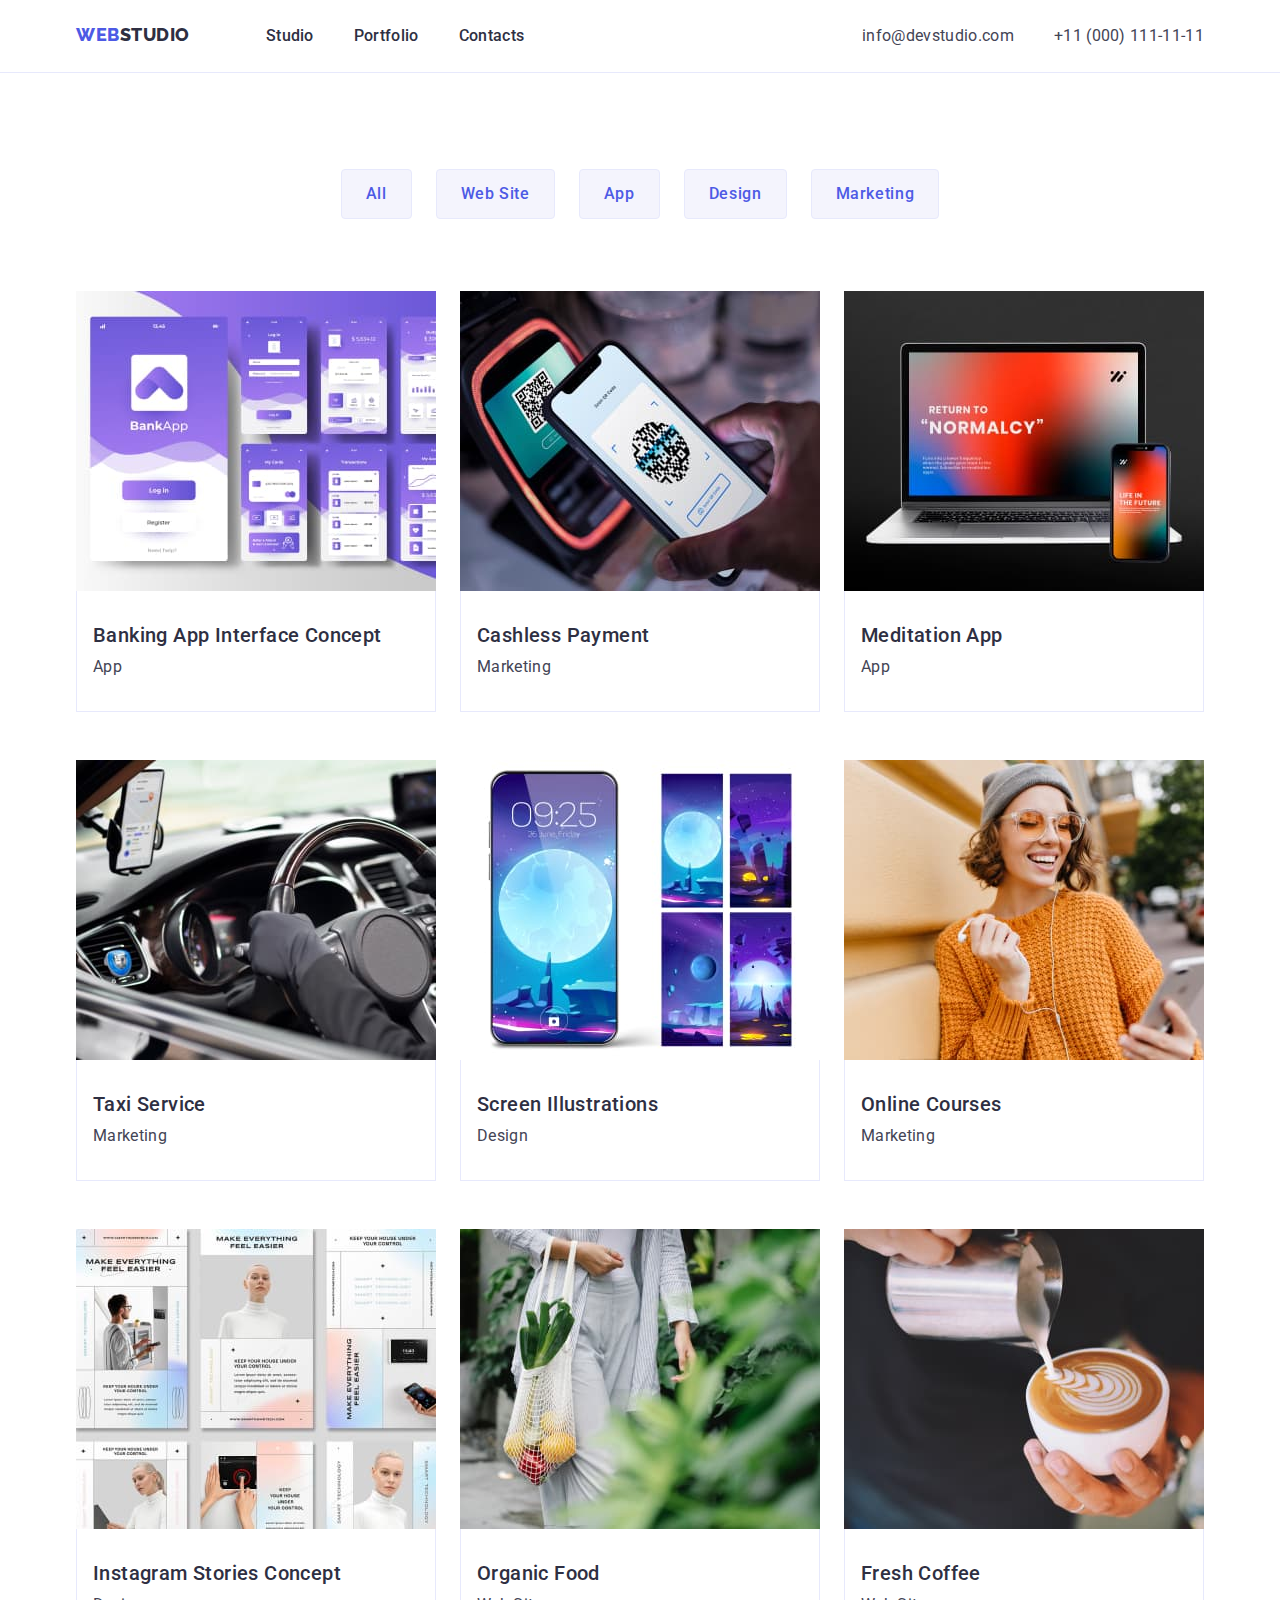
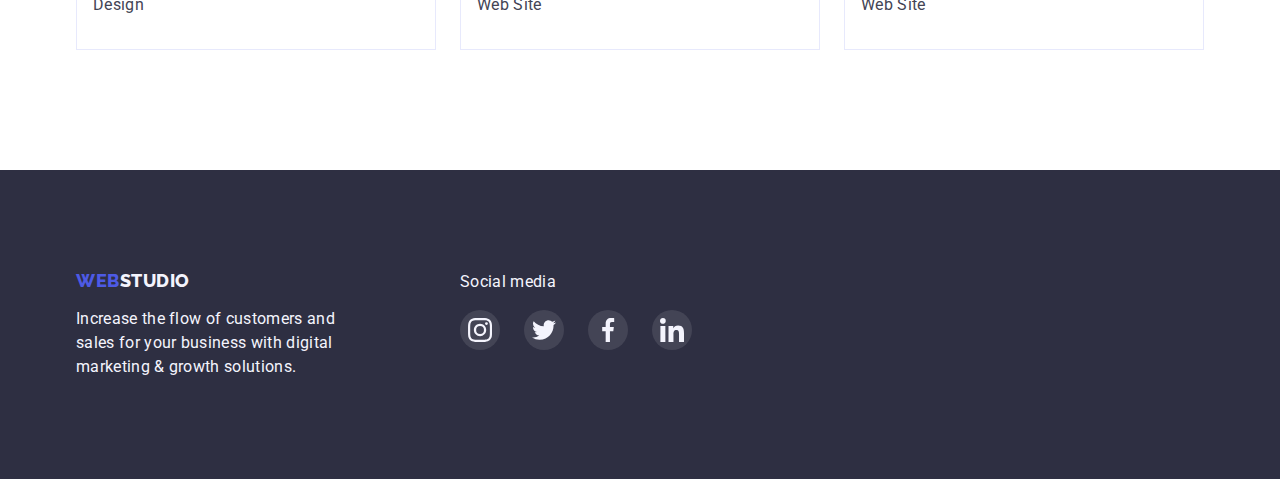
==== portfolio.html @ 15838abc "Initial commit" ====
<!DOCTYPE html>
<html lang="en">
	<head>
		<meta charset="UTF-8" />
		<meta http-equiv="X-UA-Compatible" content="IE=edge" />
		<meta name="viewport" content="width=device-width, initial-scale=1.0" />
		<title>WEbStudio</title>

		<link rel="preconnect" href="https://fonts.googleapis.com" />
		<link rel="preconnect" href="https://fonts.gstatic.com" crossorigin />
		<link
			href="https://fonts.googleapis.com/css2?family=Raleway:wght@800&family=Roboto:wght@400;500;700&display=swap"
			rel="stylesheet"
		/>
		<link rel="stylesheet" href="https://cdn.jsdelivr.net/npm/modern-normalize@1.1.0/modern-normalize.min.css" />
		<link rel="stylesheet" href="./css/styles.css" />
	</head>
	<body>
		<!-- ===========================Header=========================== -->

		<header class="header-section">
			<div class="header-container">
				<nav class="nav-container">
					<a class="link logo-link" href="./index.html">Web<span class="logo-studio">Studio</span></a>
					<ul class="list nav-menu">
						<li class="nav-menu-item"><a class="link header-link" href="./index.html">Studio</a></li>
						<li class="nav-menu-item"><a class="link header-link" href="./portfolio.html">Portfolio</a></li>
						<li class="nav-menu-item"><a class="link header-link" href="">Contacts</a></li>
					</ul>
				</nav>
				<address class="contacts">
					<ul class="list contacts-items">
						<li class="contacts-item">
							<a class="link header-link" href="mailto:info@devstudio.com">info@devstudio.com </a>
						</li>
						<li class="contacts-item">
							<a class="link header-link" href="tel:+110001111111">+11 (000) 111-11-11</a>
						</li>
					</ul>
				</address>
			</div>
		</header>

		<!-- =========================Main========================== -->

		<main>
			<section class="section portfolio-section">
				<div class="container portfolio-container">
					<h1 class="visually-hidden">Portfolio</h1>
					<ul class="list filter-menu">
						<li><button type="button" class="portfolio-menu-btn">All</button></li>
						<li><button type="button" class="portfolio-menu-btn">Web Site</button></li>
						<li><button type="button" class="portfolio-menu-btn">App</button></li>
						<li><button type="button" class="portfolio-menu-btn">Design</button></li>
						<li><button type="button" class="portfolio-menu-btn">Marketing</button></li>
					</ul>
					<ul class="list portfolio-list">
						<li class="portfolio-list-item">
							<a href="" class="link">
								<img src="./images/portfolio/img-1.jpg" alt="Phone screens witt bank app" width="360" height="300" />
								<div class="portfolio-card">
									<h2 class="subtitle">Banking App Interface Concept</h2>
									<p class="descr">App</p>
								</div>
							</a>
						</li>
						<li class="portfolio-list-item">
							<a href="" class="link">
								<img
									src="./images/portfolio/img-2.jpg"
									alt="Someone scanning QR-code wit phone"
									width="360"
									height="300"
								/>
								<div class="portfolio-card">
									<h2 class="subtitle">Cashless Payment</h2>
									<p class="descr">Marketing</p>
								</div>
							</a>
						</li>
						<li class="portfolio-list-item">
							<a href="" class="link">
								<img src="./images/portfolio/img-3.jpg" alt="screens of phone and laptop" width="360" height="300" />
								<div class="portfolio-card">
									<h2 class="subtitle">Meditation App</h2>
									<p class="descr">App</p>
								</div>
							</a>
						</li>
						<li class="portfolio-list-item">
							<a href="" class="link">
								<img src="./images/portfolio/img-4.jpg" alt="steering wheel" width="360" height="300" />
								<div class="portfolio-card">
									<h2 class="subtitle">Taxi Service</h2>
									<p class="descr">Marketing</p>
								</div>
							</a>
						</li>
						<li class="portfolio-list-item">
							<a href="" class="link">
								<img
									src="./images/portfolio/img-5.jpg"
									alt="Several phone screens with nice pictures"
									width="360"
									height="300"
								/>
								<div class="portfolio-card">
									<h2 class="subtitle">Screen Illustrations</h2>
									<p class="descr">Design</p>
								</div>
							</a>
						</li>
						<li class="portfolio-list-item">
							<a href="" class="link">
								<img
									src="./images/portfolio/img-6.jpg"
									alt="smiling girl looking at phone screen"
									width="360"
									height="300"
								/>
								<div class="portfolio-card">
									<h2 class="subtitle">Online Courses</h2>
									<p class="descr">Marketing</p>
								</div>
							</a>
						</li>
						<li class="portfolio-list-item">
							<a href="" class="link">
								<img
									src="./images/portfolio/img-7.jpg"
									alt="several variants of site design"
									width="360"
									height="300"
								/>
								<div class="portfolio-card">
									<h2 class="subtitle">Instagram Stories Concept</h2>
									<p class="descr">Design</p>
								</div>
							</a>
						</li>
						<li class="portfolio-list-item">
							<a href="" class="link">
								<img src="./images/portfolio/img-8.jpg" alt="woman carrying grocery bag" width="360" height="300" />
								<div class="portfolio-card">
									<h2 class="subtitle">Organic Food</h2>
									<p class="descr">Web Site</p>
								</div>
							</a>
						</li>
						<li class="portfolio-list-item">
							<a href="" class="link">
								<img src="./images/portfolio/img-9.jpg" alt="man pouring milk into coffee" width="360" height="300" />
								<div class="portfolio-card">
									<h2 class="subtitle">Fresh Coffee</h2>
									<p class="descr">Web Site</p>
								</div>
							</a>
						</li>
					</ul>
				</div>
			</section>
		</main>

		<!-- =========================Footer========================== -->

		<footer class="footer-section">
			<div class="container">
				<div>
					<a class="link logo-link" href="./index.html">WEB<span class="logo-studio">Studio</span></a>
					<p class="descr">
						Increase the flow of customers and sales for your business with digital marketing & growth solutions.
					</p>
				</div>
				<div class="soc-block">
					<p class="descr">Social media</p>
					<ul class="soc-list list">
						<li class="soc-list-item">
							<a
								href="https://www.instagram.com"
								class="link soc-list-link"
								target="_blank"
								rel="noopener noreferrer"
								aria-label="instagram"
							>
								<svg class="soc-list-icon">
									<use href="./images/icons.svg#icon-instagram"></use>
								</svg>
							</a>
						</li>
						<li class="soc-list-item">
							<a
								href="https://twitter.com"
								class="link soc-list-link"
								target="_blank"
								rel="noopener noreferrer"
								aria-label="twitter"
							>
								<svg class="soc-list-icon">
									<use href="./images/icons.svg#icon-twitter"></use>
								</svg>
							</a>
						</li>
						<li class="soc-list-item">
							<a
								href="https://www.facebook.com/"
								class="link soc-list-link"
								target="_blank"
								rel="noopener noreferrer"
								aria-label="facebook"
							>
								<svg class="soc-list-icon">
									<use href="./images/icons.svg#icon-facebook"></use>
								</svg>
							</a>
						</li>
						<li class="soc-list-item">
							<a
								href="https://www.linkedin.com"
								class="link soc-list-link"
								target="_blank"
								rel="noopener noreferrer"
								aria-label="linkedin"
							>
								<svg class="soc-list-icon">
									<use href="./images/icons.svg#icon-linkedin"></use>
								</svg>
							</a>
						</li>
					</ul>
				</div>
			</div>
		</footer>
	</body>
</html>
---- css/styles.css ----
:root{
    --primary-font: 'Roboto', sans-serf;
    --secondary-font: 'Raleway', sans-serf;
    --primary-brand:#4D5AE5;
    --pressed-state:#404BBF;
    --dark: #2E2F42;
    --success: #31D0AA;
    --text: #434455;
    --subtle-text: #8E8F99;
    --accent: #E7E9FC;
    --light: #f4f4fd;
    --modal-overlay: rgba(46, 47, 66, 0.4);
    --hero-overlay: rgba(46, 47, 66, 0.7);
    --white-background: #ffffff;
}
html {
    box-sizing: border-box;
}
body {
    font-family: var(--primary-font);
    color: var(--text);
    background: var(--white-background);
}
h1, h2, h3, p {
    margin-top: 0;
    margin-bottom: 0;
}
img {
    display: block;
    max-width: 100%;
}
.list {
    list-style: none;
    margin-top: 0;
    margin-bottom: 0;
    padding-left: 0;
}

.link {
    text-decoration: none;
}
/*=========================Components=========================*/

.section {
    padding-top: 120px;
    padding-bottom: 120px;
}
.container, .header-container {
    width: 1158px;
    margin-left: auto;
    margin-right: auto;
    padding-left: 15px;
    padding-right: 15px;

    display: flex;
}
.logo-link {
    font-family: var(--secondary-font);
    font-weight: 800;
    font-size: 18px;
    line-height: 1.17;
    letter-spacing: 0.03em;
    text-transform: uppercase;
    color: var(--primary-brand);
}
.logo-studio {
    color: var(--dark);
}
.footer-section .logo-studio {
    color: var(--light);
}

.title {
    margin-bottom: 72px;
    font-size: 36px;
    line-height: 1.11;
    text-align: center;
    letter-spacing: 0.02em;
    text-transform: capitalize;
    color: var(--dark);
}
.subtitle {
    font-weight: 500;
    font-size: 20px;
    line-height: 1.2;
    letter-spacing: 0.02em;
    color: var(--dark);
}
.descr {
    line-height: 1.5;
    letter-spacing: 0.02em;
    color: var(--text);
}
.visually-hidden {
    position: absolute;
    top: -150%;
    z-index: -100;
    width: 0;
    height: 0;
    opacity: 0;
    visibility: hidden;
    user-select: none;
    pointer-events: none;
    cursor: none;
    margin: 0;
    padding: 0;
    overflow: hidden;
    border: none;
    outline: none;
    white-space: nowrap;
}
.soc-list {
    display: flex;
    justify-content: center;
    align-items: center;
    gap: 24px;
    margin-top: 8px;
}

.soc-list-item {
    width: 40px;
    height: 40px;
}

.soc-list-link {
    display: flex;
    justify-content: center;
    align-items: center;
    width: 100%;
    height: 100%;

    border-radius: 50%;
}

/*=========================/Components========================*/

/*===========================Header===========================*/
.header-section {
    border-bottom: 1px solid #E7E9FC;
}
.nav-container {
    display: flex;
    margin-right: auto;
}
.nav-menu{
    display: flex;
    margin-left: 76px;
    gap: 40px;
}
.header-section a {
    display: block;
    padding-top: 24px;
    padding-bottom: 24px;
}
.header-link {
    line-height: 1.5;
    letter-spacing: 0.02em;
}
.nav-menu .header-link {
    font-weight: 500;
    color: var(--dark);
}
.contacts .header-link {
    color: var(--adr-color);
}
.header-link:hover,
.header-link:focus {
    color: var(--pressed-state);
}
.contacts {
    font-style: normal;
}
.contacts-items {
    display: flex;
    gap: 40px;
}

/*===========================/Header===========================*/

/*============================Hero=============================*/

.hero-section {
    max-width: 1440px;
    padding-top: 188px;
    padding-bottom: 188px;
    margin-left: auto;
    margin-right: auto;

    background-color: var(--dark);
    background-image: linear-gradient(var(--hero-overlay), var(--hero-overlay)), url(../images/hero_img.jpg);
    background-size: cover;
    background-repeat: no-repeat;
    background-position: center;
}
.hero-title {
    width: 496px;
    margin-left: auto;
    margin-right: auto;

    text-align: center;
    font-size: 56px;
    line-height: 1.07;
    letter-spacing: 0.02em;

    color: var(--white-background);
}
.order-btn {
    display: block;
    margin-top: 48px;
    padding: 16px 32px;
    margin-left: auto;
    margin-right: auto;

    font-weight: 500;
    line-height: 1.5;
    align-items: center;
    letter-spacing: 0.04em;

    background: var(--primary-brand);
    color: var(--white-background);

    box-shadow: 0px 4px 4px rgba(0, 0, 0, 0.15);
    border: none;
    border-radius: 4px;
    cursor: pointer;
}
.order-btn:hover,
.order-btn:focus {
    background: var(--pressed-state);
}
/*===========================/Hero===========================*/

/* =======================Our Advantages======================= */

.features-list,
.products-list,
.team-list {
    display: flex;
    flex-wrap: wrap;
    gap: 24px;
}
.features-item {
    flex-basis: calc((100% - 72px)/4);
}
.features-list .subtitle {
    margin-bottom: 8px;
}
.features-icon-block {
    display: flex;
    justify-content: center;
    align-items: center;
    margin-bottom: 8px;
    width: 264px;
    height: 112px;
    background-color: var(--light);
    border-radius: 4px;
}
.features-icon {
    width: 64px;
    height: 64px;
}
/* ======================/Our Advantages======================= */

/* =======================Our products======================== */

.products-section {
    padding-top: 0;
}
.products-section .container {
    flex-direction: column;
}
.products-item {
    flex-basis: calc((100% - 48px)/3);
}
/* ======================/Our products======================== */

/*=========================Our Team==========================*/

.team-section {
    background: var(--light);
}
.team-container {
    flex-direction: column;
}
.team-item {
    flex-basis: calc((100% - 72px)/4);
    background: var(--white-background);
    box-shadow: 0px 1px 6px rgba(46, 47, 66, 0.08), 0px 1px 1px rgba(46, 47, 66, 0.16), 0px 2px 1px rgba(46, 47, 66, 0.08);
    border-radius: 0px 0px 4px 4px;
}
.team-descr {
    padding-top: 32px;
    padding-bottom: 32px;
    text-align: center;
}
.team-descr .subtitle {
    margin-bottom: 8px;
}
.team-descr .soc-list-link {
    background-color: var(--primary-brand);
}
.team-descr .soc-list-link:hover,
.team-descr .soc-list-link:focus {
    background-color: var(--pressed-state);
}
.team-descr .soc-list-icon {
    width: 16px;
    height: 16px;
    

}
/*===========================/Our Team===========================*/

/*===========================Customers===========================*/
.customers-container {
    flex-direction: column;
}
.customers-list {
    display: flex;
    justify-content: center;
    gap: 24px;
}
.customers-item {
    width: 168px;
    height: 88px;
}
.customers-link {
    display: flex;
    justify-content: center;
    align-items: center;
    width:  100%;
    height: 100%;
    border: 1px solid var(--subtle-text);
    border-radius: 4px;
}
.customers-icon {
    width: 104px;
    height: 56px;
    fill: var(--subtle-text);
}
.customers-link:hover,
.customers-link:focus {
    border: 1px solid var(--pressed-state);
}
.customers-link:hover .customers-icon,
.customers-link:focus .customers-icon {
    fill: var(--pressed-state);
}

/*===========================/Customers===========================*/

/*===========================Footer===========================*/

.footer-section {
    background-color: var(--dark);
    padding-top: 100px;
    padding-bottom: 100px;
}
.footer-section>.container {
        justify-content: start;
        align-items: flex-start;
}
.footer-section .logo-link{
    display: block;
    margin-bottom: 16px;
}
.footer-section .descr {
    display: block;
    width: 264px;
    color: var(--light);
    
}
.soc-block {
    margin-left: 120px;
}
footer .soc-list {
    display: flex;
    justify-content: start;
    gap: 24px;
    margin-top: 16px;
}
footer .soc-list-link {
    background-color: rgba(255, 255, 255, 0.1);
}
footer .soc-list-link:hover,
footer .soc-list-link:focus {
    background-color: var(--success);
}
footer .soc-list-icon {
    width: 24px;
    height: 24px;
}
/*===========================/Footer===========================*/

/*===========================Portfolio===========================*/

.portfolio-section {
    padding-top: 96px;
}
.portfolio-container {
    display: flex;
    flex-direction: column;
}
.filter-menu {
    margin-bottom: 72px;
    display: flex;
    justify-content: center;
    gap:24px;
}
.portfolio-list {
    display: flex;
        flex-wrap: wrap;
        gap: 48px 24px;
}
.portfolio-menu-btn {
    font-weight: 500;
    font-size: 16px;
    line-height: 1.5;
    letter-spacing: 0.04em;

    color: var(--primary-brand);
    background: var(--light);
    border: 1px solid var(--accent);
    border-radius: 4px;
    padding: 12px 24px;
    cursor: pointer;
}
.portfolio-menu-btn:hover,
.portfolio-menu-btn:focus {
    color: var(--white-background);
    background: var(--pressed-state);
    border-color: var(--primary-brand);
    box-shadow: 0px 3px 1px rgba(0, 0, 0, 0.1), 0px 2px 1px rgba(0, 0, 0, 0.08), 0px 2px 2px rgba(0, 0, 0, 0.12);
}
.portfolio-list-item {
    flex-basis: calc((100% - 48px)/3);
}
.portfolio-list-item>.link{
    display: block;
}
.portfolio-list-item>.link:hover,
.portfolio-list-item>.link:focus {
    box-shadow: 0px 1px 6px rgba(46, 47, 66, 0.08),
    0px 1px 1px rgba(46, 47, 66, 0.16),
    0px 2px 1px rgba(46, 47, 66, 0.08);
}
.portfolio-card {
    border: 1px solid var(--accent);
    border-top: none;
    padding-top: 32px;
    padding-bottom: 32px;
    padding-left: 16px;

}
.portfolio-card .subtitle {
    margin-bottom: 8px;
}

/*===========================Portfolio===========================*/
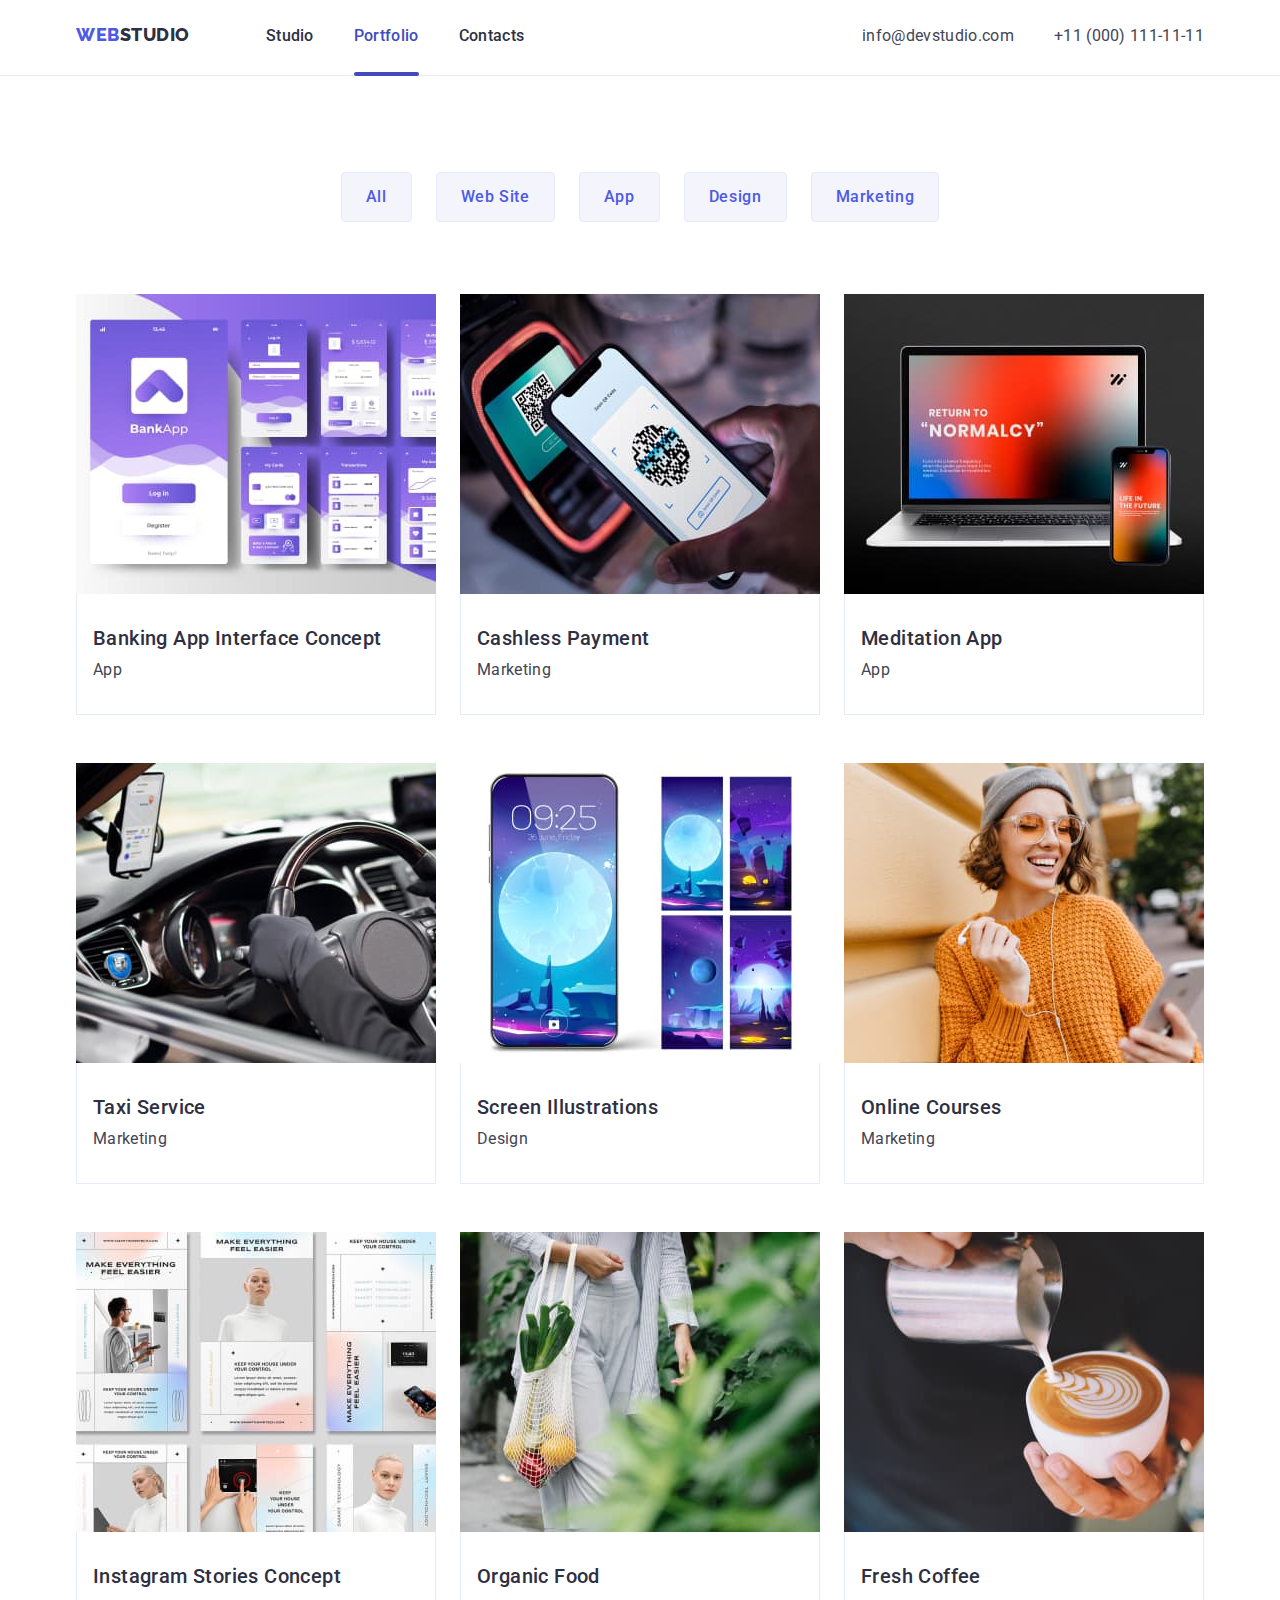
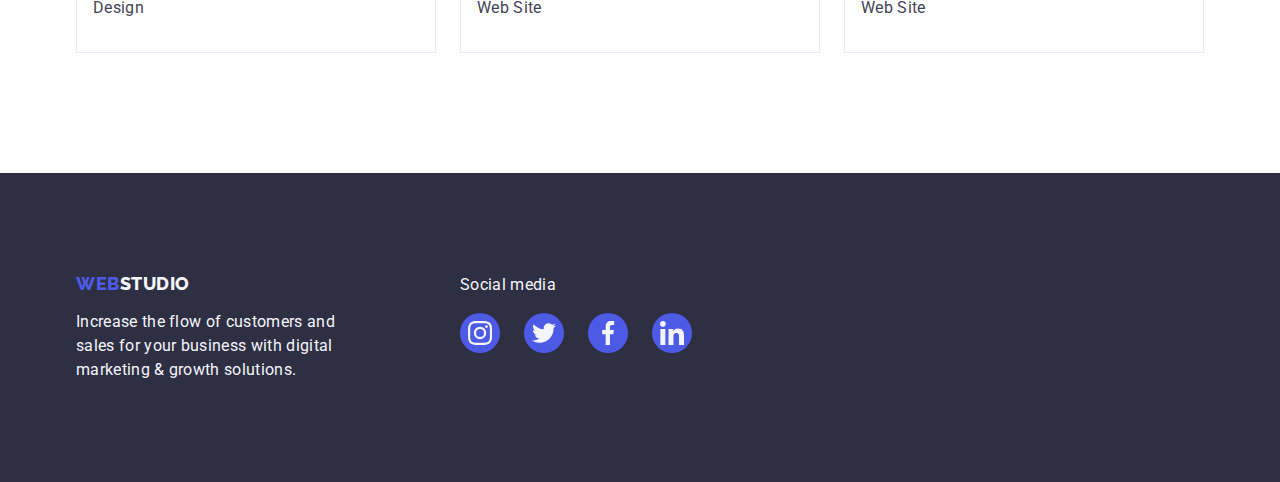
==== commit a6a6fbff: "add transition and modal" ====
--- a/portfolio.html
+++ b/portfolio.html
@@ -24,7 +24,7 @@
 					<a class="link logo-link" href="./index.html">Web<span class="logo-studio">Studio</span></a>
 					<ul class="list nav-menu">
 						<li class="nav-menu-item"><a class="link header-link" href="./index.html">Studio</a></li>
-						<li class="nav-menu-item"><a class="link header-link" href="./portfolio.html">Portfolio</a></li>
+						<li class="active nav-menu-item"><a class="link header-link" href="./portfolio.html">Portfolio</a></li>
 						<li class="nav-menu-item"><a class="link header-link" href="">Contacts</a></li>
 					</ul>
 				</nav>
@@ -57,7 +57,14 @@
 					<ul class="list portfolio-list">
 						<li class="portfolio-list-item">
 							<a href="" class="link">
-								<img src="./images/portfolio/img-1.jpg" alt="Phone screens witt bank app" width="360" height="300" />
+								<div class="float">
+									<img src="./images/portfolio/img-1.jpg" alt="Phone screens witt bank app" width="360" height="300" />
+
+									<p class="overlay"
+										>14 Stylish and User-Friendly App Design Concepts · Task Manager App · Calorie Tracker App · Exotic
+										Fruit Ecommerce App · Cloud Storage App</p
+									>
+								</div>
 								<div class="portfolio-card">
 									<h2 class="subtitle">Banking App Interface Concept</h2>
 									<p class="descr">App</p>
@@ -66,12 +73,18 @@
 						</li>
 						<li class="portfolio-list-item">
 							<a href="" class="link">
-								<img
-									src="./images/portfolio/img-2.jpg"
-									alt="Someone scanning QR-code wit phone"
-									width="360"
-									height="300"
-								/>
+								<div class="float">
+									<img
+										src="./images/portfolio/img-2.jpg"
+										alt="Someone scanning QR-code wit phone"
+										width="360"
+										height="300"
+									/>
+									<p class="overlay"
+										>14 Stylish and User-Friendly App Design Concepts · Task Manager App · Calorie Tracker App · Exotic
+										Fruit Ecommerce App · Cloud Storage App</p
+									>
+								</div>
 								<div class="portfolio-card">
 									<h2 class="subtitle">Cashless Payment</h2>
 									<p class="descr">Marketing</p>
@@ -80,7 +93,13 @@
 						</li>
 						<li class="portfolio-list-item">
 							<a href="" class="link">
-								<img src="./images/portfolio/img-3.jpg" alt="screens of phone and laptop" width="360" height="300" />
+								<div class="float">
+									<img src="./images/portfolio/img-3.jpg" alt="screens of phone and laptop" width="360" height="300" />
+									<p class="overlay"
+										>14 Stylish and User-Friendly App Design Concepts · Task Manager App · Calorie Tracker App · Exotic
+										Fruit Ecommerce App · Cloud Storage App</p
+									>
+								</div>
 								<div class="portfolio-card">
 									<h2 class="subtitle">Meditation App</h2>
 									<p class="descr">App</p>
@@ -89,7 +108,13 @@
 						</li>
 						<li class="portfolio-list-item">
 							<a href="" class="link">
-								<img src="./images/portfolio/img-4.jpg" alt="steering wheel" width="360" height="300" />
+								<div class="float">
+									<img src="./images/portfolio/img-4.jpg" alt="steering wheel" width="360" height="300" />
+									<p class="overlay"
+										>14 Stylish and User-Friendly App Design Concepts · Task Manager App · Calorie Tracker App · Exotic
+										Fruit Ecommerce App · Cloud Storage App</p
+									>
+								</div>
 								<div class="portfolio-card">
 									<h2 class="subtitle">Taxi Service</h2>
 									<p class="descr">Marketing</p>
@@ -98,12 +123,18 @@
 						</li>
 						<li class="portfolio-list-item">
 							<a href="" class="link">
-								<img
-									src="./images/portfolio/img-5.jpg"
-									alt="Several phone screens with nice pictures"
-									width="360"
-									height="300"
-								/>
+								<div class="float">
+									<img
+										src="./images/portfolio/img-5.jpg"
+										alt="Several phone screens with nice pictures"
+										width="360"
+										height="300"
+									/>
+									<p class="overlay"
+										>14 Stylish and User-Friendly App Design Concepts · Task Manager App · Calorie Tracker App · Exotic
+										Fruit Ecommerce App · Cloud Storage App</p
+									>
+								</div>
 								<div class="portfolio-card">
 									<h2 class="subtitle">Screen Illustrations</h2>
 									<p class="descr">Design</p>
@@ -112,12 +143,18 @@
 						</li>
 						<li class="portfolio-list-item">
 							<a href="" class="link">
-								<img
-									src="./images/portfolio/img-6.jpg"
-									alt="smiling girl looking at phone screen"
-									width="360"
-									height="300"
-								/>
+								<div class="float">
+									<img
+										src="./images/portfolio/img-6.jpg"
+										alt="smiling girl looking at phone screen"
+										width="360"
+										height="300"
+									/>
+									<p class="overlay"
+										>14 Stylish and User-Friendly App Design Concepts · Task Manager App · Calorie Tracker App · Exotic
+										Fruit Ecommerce App · Cloud Storage App</p
+									>
+								</div>
 								<div class="portfolio-card">
 									<h2 class="subtitle">Online Courses</h2>
 									<p class="descr">Marketing</p>
@@ -126,12 +163,18 @@
 						</li>
 						<li class="portfolio-list-item">
 							<a href="" class="link">
-								<img
-									src="./images/portfolio/img-7.jpg"
-									alt="several variants of site design"
-									width="360"
-									height="300"
-								/>
+								<div class="float">
+									<img
+										src="./images/portfolio/img-7.jpg"
+										alt="several variants of site design"
+										width="360"
+										height="300"
+									/>
+									<p class="overlay"
+										>14 Stylish and User-Friendly App Design Concepts · Task Manager App · Calorie Tracker App · Exotic
+										Fruit Ecommerce App · Cloud Storage App</p
+									>
+								</div>
 								<div class="portfolio-card">
 									<h2 class="subtitle">Instagram Stories Concept</h2>
 									<p class="descr">Design</p>
@@ -140,7 +183,13 @@
 						</li>
 						<li class="portfolio-list-item">
 							<a href="" class="link">
-								<img src="./images/portfolio/img-8.jpg" alt="woman carrying grocery bag" width="360" height="300" />
+								<div class="float">
+									<img src="./images/portfolio/img-8.jpg" alt="woman carrying grocery bag" width="360" height="300" />
+									<p class="overlay"
+										>14 Stylish and User-Friendly App Design Concepts · Task Manager App · Calorie Tracker App · Exotic
+										Fruit Ecommerce App · Cloud Storage App</p
+									>
+								</div>
 								<div class="portfolio-card">
 									<h2 class="subtitle">Organic Food</h2>
 									<p class="descr">Web Site</p>
@@ -149,7 +198,13 @@
 						</li>
 						<li class="portfolio-list-item">
 							<a href="" class="link">
-								<img src="./images/portfolio/img-9.jpg" alt="man pouring milk into coffee" width="360" height="300" />
+								<div class="float">
+									<img src="./images/portfolio/img-9.jpg" alt="man pouring milk into coffee" width="360" height="300" />
+									<p class="overlay"
+										>14 Stylish and User-Friendly App Design Concepts · Task Manager App · Calorie Tracker App · Exotic
+										Fruit Ecommerce App · Cloud Storage App</p
+									>
+								</div>
 								<div class="portfolio-card">
 									<h2 class="subtitle">Fresh Coffee</h2>
 									<p class="descr">Web Site</p>
@@ -182,7 +237,7 @@
 								rel="noopener noreferrer"
 								aria-label="instagram"
 							>
-								<svg class="soc-list-icon">
+								<svg width="24" height="24">
 									<use href="./images/icons.svg#icon-instagram"></use>
 								</svg>
 							</a>
@@ -195,7 +250,7 @@
 								rel="noopener noreferrer"
 								aria-label="twitter"
 							>
-								<svg class="soc-list-icon">
+								<svg width="24" height="24">
 									<use href="./images/icons.svg#icon-twitter"></use>
 								</svg>
 							</a>
@@ -208,7 +263,7 @@
 								rel="noopener noreferrer"
 								aria-label="facebook"
 							>
-								<svg class="soc-list-icon">
+								<svg width="24" height="24">
 									<use href="./images/icons.svg#icon-facebook"></use>
 								</svg>
 							</a>
@@ -221,7 +276,7 @@
 								rel="noopener noreferrer"
 								aria-label="linkedin"
 							>
-								<svg class="soc-list-icon">
+								<svg width="24" height="24">
 									<use href="./images/icons.svg#icon-linkedin"></use>
 								</svg>
 							</a>
--- a/css/styles.css
+++ b/css/styles.css
@@ -12,6 +12,8 @@
     --modal-overlay: rgba(46, 47, 66, 0.4);
     --hero-overlay: rgba(46, 47, 66, 0.7);
     --white-background: #ffffff;
+    --modal-background: #FCFCFC;
+    --transition-descr: 250ms cubic-bezier(0.4, 0, 0.2, 1);
 }
 html {
     box-sizing: border-box;
@@ -35,61 +37,8 @@
     margin-bottom: 0;
     padding-left: 0;
 }
-
 .link {
     text-decoration: none;
-}
-/*=========================Components=========================*/
-
-.section {
-    padding-top: 120px;
-    padding-bottom: 120px;
-}
-.container, .header-container {
-    width: 1158px;
-    margin-left: auto;
-    margin-right: auto;
-    padding-left: 15px;
-    padding-right: 15px;
-
-    display: flex;
-}
-.logo-link {
-    font-family: var(--secondary-font);
-    font-weight: 800;
-    font-size: 18px;
-    line-height: 1.17;
-    letter-spacing: 0.03em;
-    text-transform: uppercase;
-    color: var(--primary-brand);
-}
-.logo-studio {
-    color: var(--dark);
-}
-.footer-section .logo-studio {
-    color: var(--light);
-}
-
-.title {
-    margin-bottom: 72px;
-    font-size: 36px;
-    line-height: 1.11;
-    text-align: center;
-    letter-spacing: 0.02em;
-    text-transform: capitalize;
-    color: var(--dark);
-}
-.subtitle {
-    font-weight: 500;
-    font-size: 20px;
-    line-height: 1.2;
-    letter-spacing: 0.02em;
-    color: var(--dark);
-}
-.descr {
-    line-height: 1.5;
-    letter-spacing: 0.02em;
-    color: var(--text);
 }
 .visually-hidden {
     position: absolute;
@@ -109,6 +58,56 @@
     outline: none;
     white-space: nowrap;
 }
+/*=========================Components=========================*/
+
+.section {
+    padding-top: 120px;
+    padding-bottom: 120px;
+}
+.container, .header-container {
+    display: flex;
+    width: 1158px;
+    margin-left: auto;
+    margin-right: auto;
+    padding-left: 15px;
+    padding-right: 15px;
+}
+.logo-link {
+    font-family: var(--secondary-font);
+    font-weight: 800;
+    font-size: 18px;
+    line-height: 1.17;
+    letter-spacing: 0.03em;
+    text-transform: uppercase;
+    color: var(--primary-brand);
+}
+.logo-studio {
+    color: var(--dark);
+}
+.footer-section .logo-studio {
+    color: var(--light);
+}
+.title {
+    margin-bottom: 72px;
+    font-size: 36px;
+    line-height: 1.11;
+    text-align: center;
+    letter-spacing: 0.02em;
+    text-transform: capitalize;
+    color: var(--dark);
+}
+.subtitle {
+    font-weight: 500;
+    font-size: 20px;
+    line-height: 1.2;
+    letter-spacing: 0.02em;
+    color: var(--dark);
+}
+.descr {
+    line-height: 1.5;
+    letter-spacing: 0.02em;
+    color: var(--text);
+}
 .soc-list {
     display: flex;
     justify-content: center;
@@ -116,12 +115,10 @@
     gap: 24px;
     margin-top: 8px;
 }
-
 .soc-list-item {
     width: 40px;
     height: 40px;
 }
-
 .soc-list-link {
     display: flex;
     justify-content: center;
@@ -130,6 +127,8 @@
     height: 100%;
 
     border-radius: 50%;
+
+    transition: background-color var(--transition-descr);
 }
 
 /*=========================/Components========================*/
@@ -144,8 +143,8 @@
 }
 .nav-menu{
     display: flex;
+    gap: 40px;
     margin-left: 76px;
-    gap: 40px;
 }
 .header-section a {
     display: block;
@@ -155,6 +154,8 @@
 .header-link {
     line-height: 1.5;
     letter-spacing: 0.02em;
+
+    transition: color var(--transition-descr);
 }
 .nav-menu .header-link {
     font-weight: 500;
@@ -173,6 +174,19 @@
 .contacts-items {
     display: flex;
     gap: 40px;
+}
+.active::after {
+    content: "";
+    display: block;
+    width: 100%;
+    height: 4px;
+    margin-bottom: -1px;
+    
+    background-color: var(--pressed-state);
+    border-radius: 2px;
+}
+.active>.header-link {
+    color: var(--pressed-state);
 }
 
 /*===========================/Header===========================*/
@@ -216,17 +230,19 @@
     align-items: center;
     letter-spacing: 0.04em;
 
-    background: var(--primary-brand);
     color: var(--white-background);
+    background-color: var(--primary-brand);
 
     box-shadow: 0px 4px 4px rgba(0, 0, 0, 0.15);
     border: none;
     border-radius: 4px;
     cursor: pointer;
+
+    transition: background-color var(--transition-descr);
 }
 .order-btn:hover,
 .order-btn:focus {
-    background: var(--pressed-state);
+    background-color: var(--pressed-state);
 }
 /*===========================/Hero===========================*/
 
@@ -252,13 +268,11 @@
     margin-bottom: 8px;
     width: 264px;
     height: 112px;
+
     background-color: var(--light);
     border-radius: 4px;
 }
-.features-icon {
-    width: 64px;
-    height: 64px;
-}
+
 /* ======================/Our Advantages======================= */
 
 /* =======================Our products======================== */
@@ -303,12 +317,7 @@
 .team-descr .soc-list-link:focus {
     background-color: var(--pressed-state);
 }
-.team-descr .soc-list-icon {
-    width: 16px;
-    height: 16px;
-    
-
-}
+
 /*===========================/Our Team===========================*/
 
 /*===========================Customers===========================*/
@@ -332,11 +341,12 @@
     height: 100%;
     border: 1px solid var(--subtle-text);
     border-radius: 4px;
+
+    transition: border 250ms var(--transition-descr);
 }
 .customers-icon {
-    width: 104px;
-    height: 56px;
     fill: var(--subtle-text);
+    transition: fill var(--transition-descr);
 }
 .customers-link:hover,
 .customers-link:focus {
@@ -352,13 +362,13 @@
 /*===========================Footer===========================*/
 
 .footer-section {
-    background-color: var(--dark);
     padding-top: 100px;
     padding-bottom: 100px;
+    background-color: var(--dark);
 }
 .footer-section>.container {
-        justify-content: start;
-        align-items: flex-start;
+    align-items: flex-start;
+    justify-content: start;
 }
 .footer-section .logo-link{
     display: block;
@@ -368,7 +378,6 @@
     display: block;
     width: 264px;
     color: var(--light);
-    
 }
 .soc-block {
     margin-left: 120px;
@@ -380,17 +389,77 @@
     margin-top: 16px;
 }
 footer .soc-list-link {
-    background-color: rgba(255, 255, 255, 0.1);
+    background-color: var(--primary-brand);
 }
 footer .soc-list-link:hover,
 footer .soc-list-link:focus {
     background-color: var(--success);
 }
-footer .soc-list-icon {
+
+/*===========================/Footer===========================*/
+
+/*===========================Modal===========================*/
+
+.backdrop {
+    position: fixed;
+    top: 0;
+    left: 0;
+    z-index: 100;
+    width: 100%;
+    height: 100%;
+
+    background-color: var(--modal-overlay);
+
+    transition: opacity var(--transition-descr), visibility var(--transition-descr);
+} 
+.backdrop.is-hidden {
+    visibility: hidden;
+    opacity: 0;
+    pointer-events: none;
+}
+.modal {
+    position: absolute;
+    top: 50%;
+    left: 50%;
+    transform: translate(-50%, -50%);
+    overflow: auto;
+    
+    width: 408px;
+    height: 576px;
+    
+    background-color: var(--modal-background);
+}
+.close-btn {
+    position: absolute;
+    top: 24px;
+    right: 24px;
+    display: flex;
+    justify-content: center;
+    align-items: center;
+    padding: 0;
     width: 24px;
     height: 24px;
-}
-/*===========================/Footer===========================*/
+
+    background-color: var(--accent);
+    border: 1px solid rgba(0, 0, 0, 0.1);
+    border-radius: 50%;
+
+    transition: background-color var(--transition-descr);
+}
+.close-btn:hover,
+.close-btn:focus {
+    color: var(--white-background);
+    background-color: var(--pressed-state);
+}
+.close-btn:hover .close-btn-icon,
+.close-btn:focus .close-btn-icon {
+    fill: var(--white-background);
+}
+.close-btn-icon {
+    fill: var(--dark);
+    transition: fill var(--transition-descr);
+}
+/*===========================/Modal===========================*/
 
 /*===========================Portfolio===========================*/
 
@@ -402,17 +471,19 @@
     flex-direction: column;
 }
 .filter-menu {
+    display: flex;
+    justify-content: center;
+    gap:24px;
     margin-bottom: 72px;
-    display: flex;
-    justify-content: center;
-    gap:24px;
 }
 .portfolio-list {
     display: flex;
-        flex-wrap: wrap;
-        gap: 48px 24px;
+    flex-wrap: wrap;
+    gap: 48px 24px;
 }
 .portfolio-menu-btn {
+    padding: 12px 24px;
+
     font-weight: 500;
     font-size: 16px;
     line-height: 1.5;
@@ -422,13 +493,17 @@
     background: var(--light);
     border: 1px solid var(--accent);
     border-radius: 4px;
-    padding: 12px 24px;
+
     cursor: pointer;
+    transition: background-color   var(--transition-descr),
+                color  var(--transition-descr),
+                border-color   var(--transition-descr),
+                box-shadow   var(--transition-descr);
 }
 .portfolio-menu-btn:hover,
 .portfolio-menu-btn:focus {
     color: var(--white-background);
-    background: var(--pressed-state);
+    background-color: var(--pressed-state);
     border-color: var(--primary-brand);
     box-shadow: 0px 3px 1px rgba(0, 0, 0, 0.1), 0px 2px 1px rgba(0, 0, 0, 0.08), 0px 2px 2px rgba(0, 0, 0, 0.12);
 }
@@ -437,20 +512,46 @@
 }
 .portfolio-list-item>.link{
     display: block;
-}
+    transition: box-shadow var(--transition-descr);
+}
+.float {
+    position: relative;
+    overflow: hidden;
+}
+.overlay {
+    position: absolute;
+    top: 0;
+    left: 0;
+    width: 100%;
+    height: 100%;
+    overflow: auto;
+    transform: translate(0,100% );
+    
+    padding: 40px 32px 0 32px;
+
+    background-color: var(--primary-brand);
+    color: var(--light);
+
+    transition: transform 500ms linear;
+}
+    
 .portfolio-list-item>.link:hover,
 .portfolio-list-item>.link:focus {
     box-shadow: 0px 1px 6px rgba(46, 47, 66, 0.08),
-    0px 1px 1px rgba(46, 47, 66, 0.16),
-    0px 2px 1px rgba(46, 47, 66, 0.08);
+                0px 1px 1px rgba(46, 47, 66, 0.16),
+                0px 2px 1px rgba(46, 47, 66, 0.08);
+}
+.portfolio-list-item>.link:hover .overlay,
+.portfolio-list-item>.link:focus .overlay{
+    transform: translate(0,0);
 }
 .portfolio-card {
-    border: 1px solid var(--accent);
-    border-top: none;
     padding-top: 32px;
     padding-bottom: 32px;
     padding-left: 16px;
-
+    
+    border: 1px solid var(--accent);
+    border-top: none;
 }
 .portfolio-card .subtitle {
     margin-bottom: 8px;
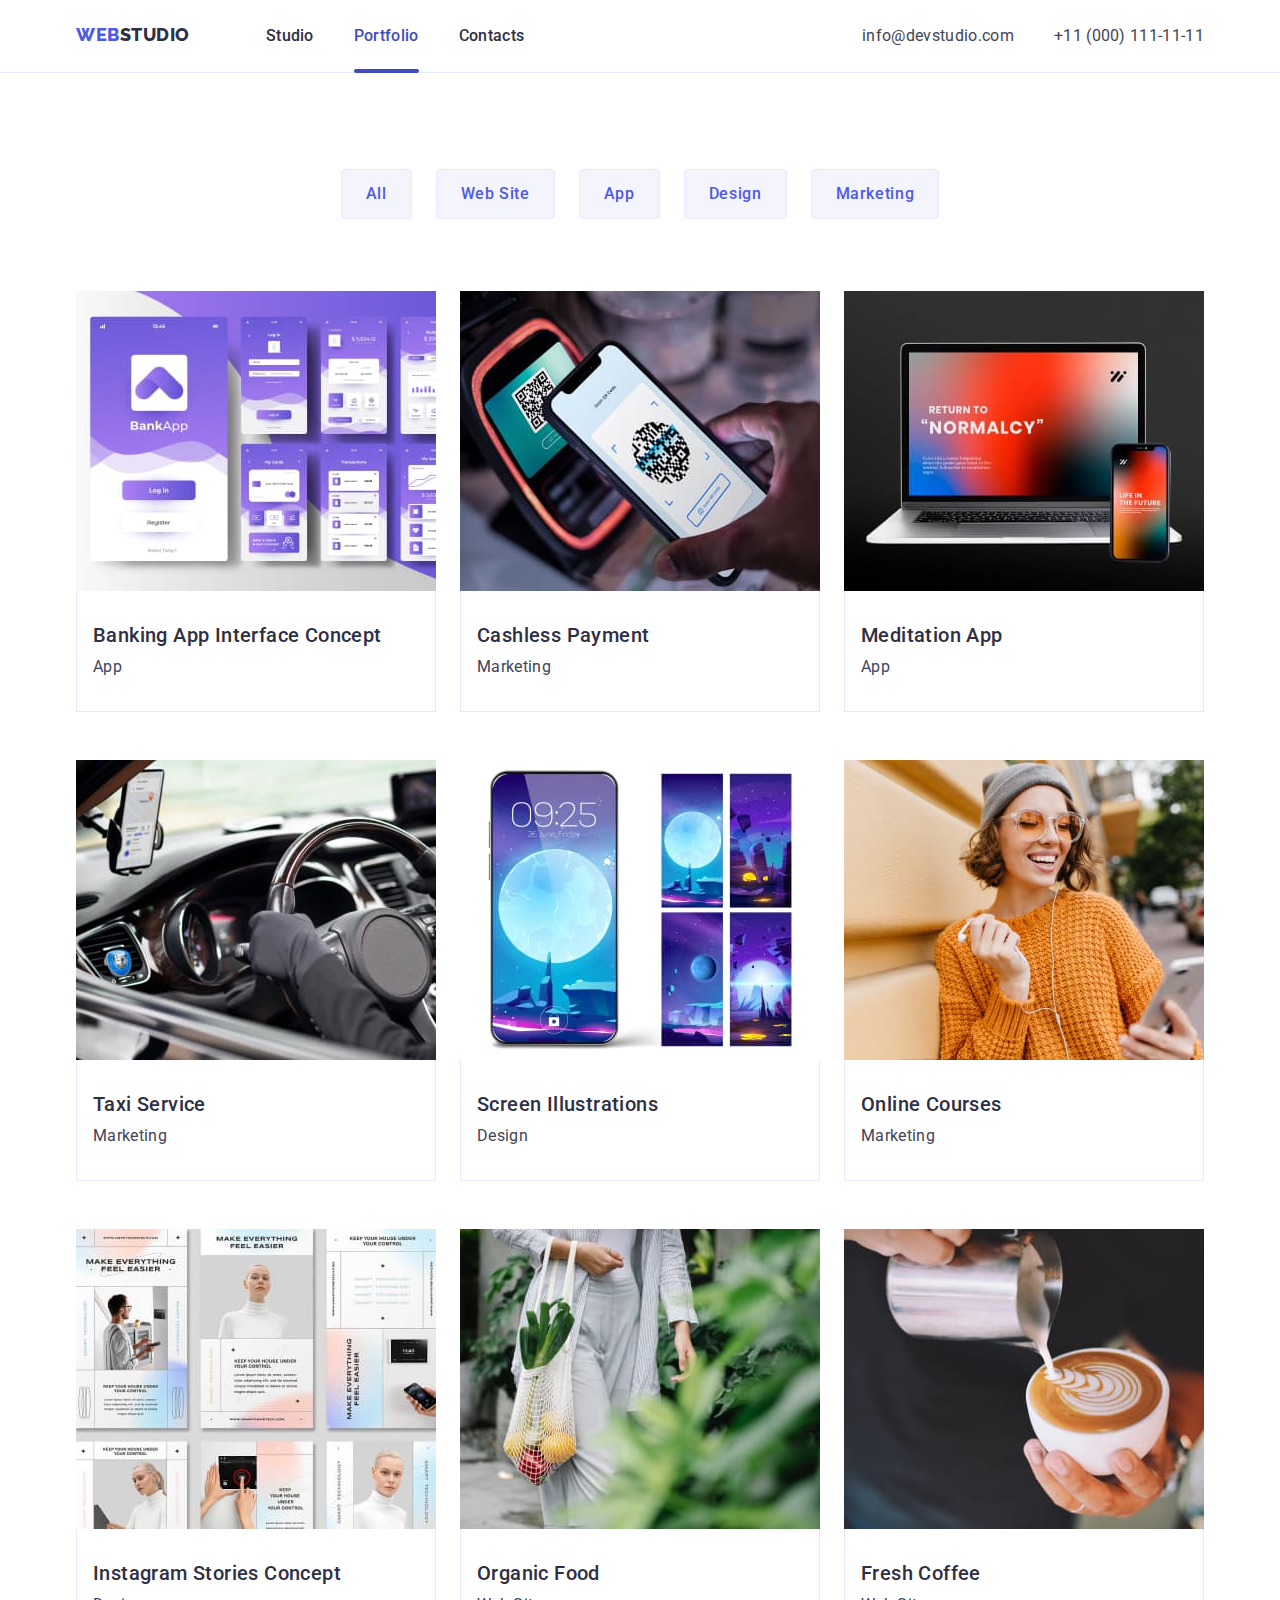
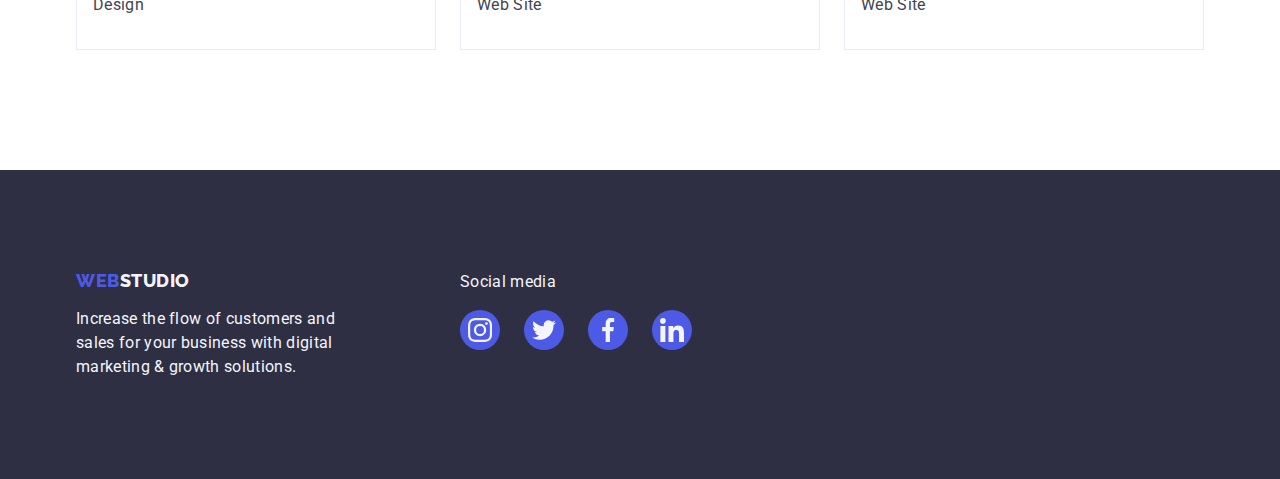
==== commit eb5f709b: "fixed active" ====
--- a/portfolio.html
+++ b/portfolio.html
@@ -24,7 +24,7 @@
 					<a class="link logo-link" href="./index.html">Web<span class="logo-studio">Studio</span></a>
 					<ul class="list nav-menu">
 						<li class="nav-menu-item"><a class="link header-link" href="./index.html">Studio</a></li>
-						<li class="active nav-menu-item"><a class="link header-link" href="./portfolio.html">Portfolio</a></li>
+						<li class="nav-menu-item"><a class="active link header-link" href="./portfolio.html">Portfolio</a></li>
 						<li class="nav-menu-item"><a class="link header-link" href="">Contacts</a></li>
 					</ul>
 				</nav>
--- a/css/styles.css
+++ b/css/styles.css
@@ -158,6 +158,8 @@
     transition: color var(--transition-descr);
 }
 .nav-menu .header-link {
+    position: relative;
+    display: block;
     font-weight: 500;
     color: var(--dark);
 }
@@ -177,15 +179,19 @@
 }
 .active::after {
     content: "";
+    position: absolute;
+    left: 0;
+    bottom: -1px;
+
     display: block;
     width: 100%;
     height: 4px;
-    margin-bottom: -1px;
+    
     
     background-color: var(--pressed-state);
     border-radius: 2px;
 }
-.active>.header-link {
+.nav-menu .active {
     color: var(--pressed-state);
 }
 
